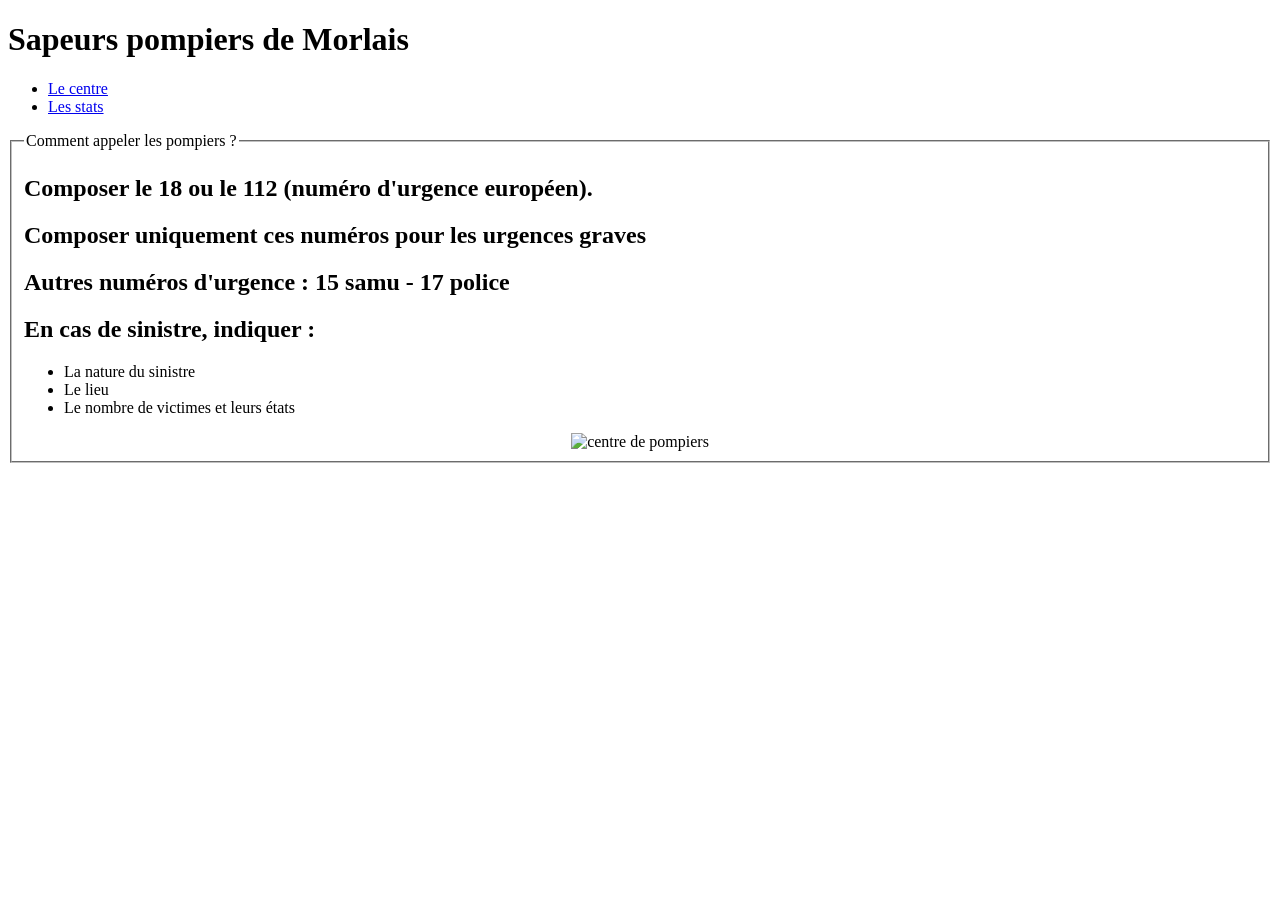
==== index.html @ 9a6ec453 "Add files via upload" ====
<!DOCTYPE html PUBLIC "-//W3C//DTD XHTML 1.0 Strict//EN" "http://www.w3.org/TR/xhtml1/DTD/xhtml1-strict.dtd">
<html lang="fr">
<head>
	<title>Stage officiel des pompiers de Morlais</title>
	<meta http-equiv="Content-Type" content="text/html; charset=utf-8" />
	<link href="style.css" rel="stylesheet" type="text/css"/>
</head>
<body>
	<div id="menu">
		<h1>Sapeurs pompiers de Morlais</h1>
		<ul>
			<li><a href="./pages/centre.html">Le centre</a></li>
			<li><a href="./pages/stats.html">Les stats </a></li>
		</ul>
	</div>
	
	<div id="centre">
		<fieldset>
		<legend>Comment appeler les pompiers ?</legend>
		<h2>Composer le 18 ou le 112 (numéro d'urgence européen).</h2>
		<h2>Composer uniquement ces numéros pour les urgences graves</h2>
		<h2>Autres numéros d'urgence : 15 samu - 17 police</h2>
		<h2>En cas de sinistre, indiquer :</h2>
		<ul>
			<li class="cligno">La nature du sinistre</li>
			<li class="cligno">Le lieu</li>
			<li class="cligno">Le nombre de victimes et leurs états</li>
		</ul>
		<center>
		<!--photographie du centre du secours -->
		<img src=".\photos\centre.jpg" alt="centre de pompiers" />  
		</center>
		</fieldset>
	</div>
</body>
</html>
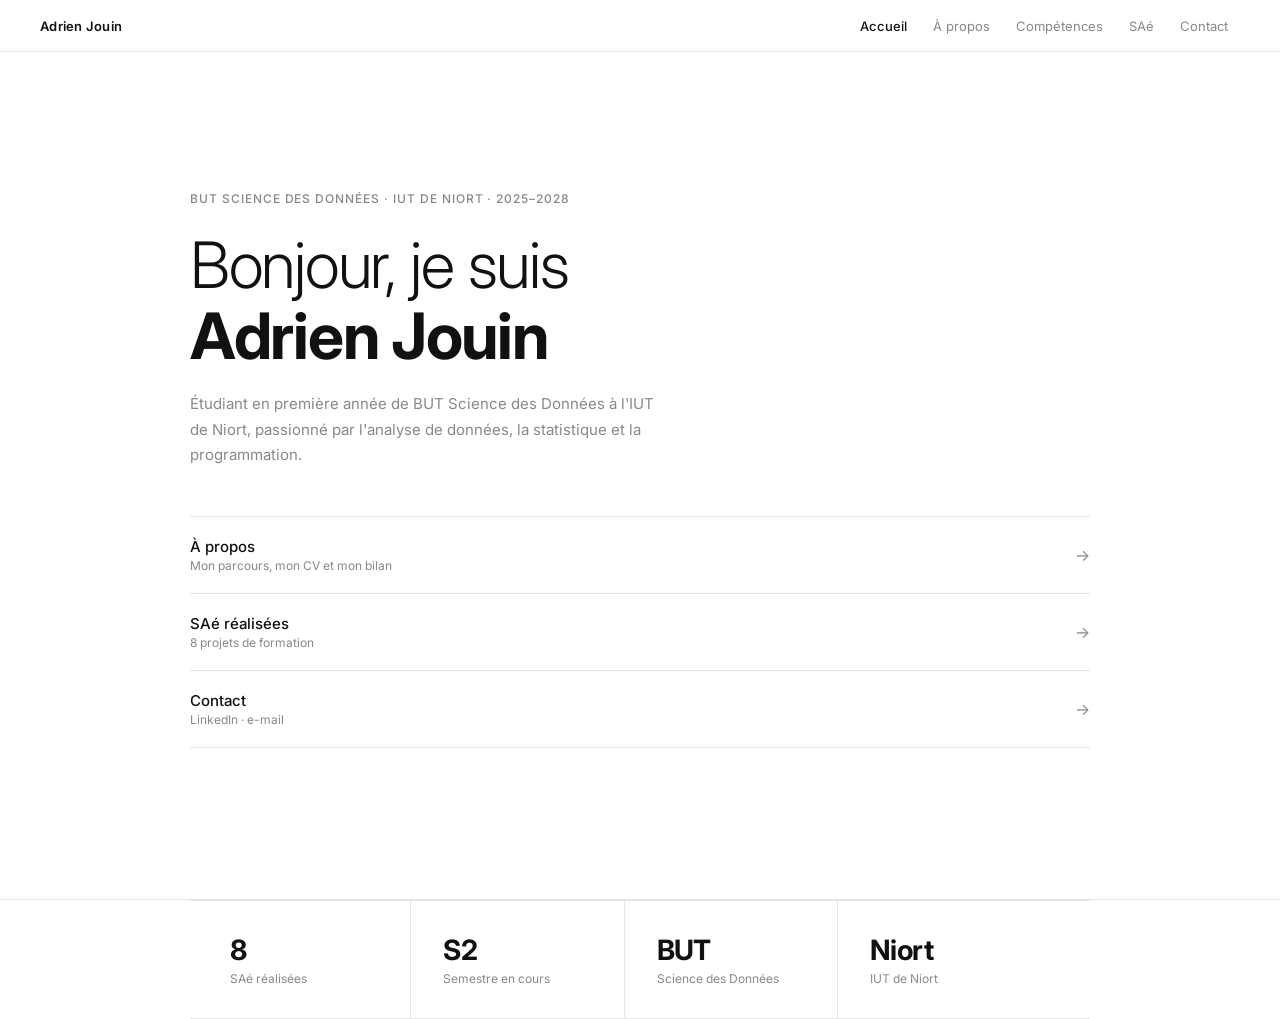
==== commit 9fcb9cd6: "Add files via upload" ====
--- a/index.html
+++ b/index.html
@@ -1,36 +1,113 @@
-<!DOCTYPE html PUBLIC "-//W3C//DTD XHTML 1.0 Strict//EN" "http://www.w3.org/TR/xhtml1/DTD/xhtml1-strict.dtd">
-<html lang="fr">
-<head>
-	<title>Stage officiel des pompiers de Morlais</title>
-	<meta http-equiv="Content-Type" content="text/html; charset=utf-8" />
-	<link href="style.css" rel="stylesheet" type="text/css"/>
-</head>
-<body>
-	<div id="menu">
-		<h1>Sapeurs pompiers de Morlais</h1>
-		<ul>
-			<li><a href="./pages/centre.html">Le centre</a></li>
-			<li><a href="./pages/stats.html">Les stats </a></li>
-		</ul>
-	</div>
-	
-	<div id="centre">
-		<fieldset>
-		<legend>Comment appeler les pompiers ?</legend>
-		<h2>Composer le 18 ou le 112 (numéro d'urgence européen).</h2>
-		<h2>Composer uniquement ces numéros pour les urgences graves</h2>
-		<h2>Autres numéros d'urgence : 15 samu - 17 police</h2>
-		<h2>En cas de sinistre, indiquer :</h2>
-		<ul>
-			<li class="cligno">La nature du sinistre</li>
-			<li class="cligno">Le lieu</li>
-			<li class="cligno">Le nombre de victimes et leurs états</li>
-		</ul>
-		<center>
-		<!--photographie du centre du secours -->
-		<img src=".\photos\centre.jpg" alt="centre de pompiers" />  
-		</center>
-		</fieldset>
-	</div>
-</body>
-</html>+<!DOCTYPE html>
+<html lang="fr">
+<head>
+<meta charset="UTF-8">
+<meta name="viewport" content="width=device-width, initial-scale=1.0">
+<title>Portfolio · Adrien Jouin</title>
+<link rel="stylesheet" href="style.css">
+<style>
+.hero {
+  min-height: 100vh;
+  display: flex; flex-direction: column; justify-content: center;
+  padding: 100px 40px 60px;
+  border-bottom: 1px solid var(--border);
+}
+.hero-inner { max-width: 900px; margin: 0 auto; width: 100%; }
+.hero-label {
+  font-size: 12px; font-weight: 500; letter-spacing: 0.08em;
+  text-transform: uppercase; color: var(--muted); margin-bottom: 24px;
+}
+.hero h1 {
+  font-size: clamp(2.4rem, 5vw, 4rem);
+  font-weight: 300; line-height: 1.1; letter-spacing: -0.02em;
+  margin-bottom: 20px; color: var(--text);
+}
+.hero h1 strong { font-weight: 700; }
+.hero-desc {
+  font-size: 15px; line-height: 1.7; color: var(--muted);
+  max-width: 480px; margin-bottom: 48px;
+}
+.nav-list { list-style: none; border-top: 1px solid var(--border); }
+.nav-list li { border-bottom: 1px solid var(--border); }
+.nav-list li a {
+  display: flex; align-items: center; justify-content: space-between;
+  padding: 20px 0; text-decoration: none; color: var(--text);
+  transition: padding-left .2s;
+}
+.nav-list li a:hover { padding-left: 8px; }
+.nl-title { font-size: 15px; font-weight: 500; }
+.nl-sub { font-size: 12px; color: var(--muted); margin-top: 2px; }
+.nl-arrow { color: var(--muted); font-size: 16px; }
+
+.stats-row {
+  display: flex; border-top: 1px solid var(--border); border-bottom: 1px solid var(--border);
+  max-width: 900px; margin: 0 auto; padding: 0 40px;
+}
+.stat-item {
+  flex: 1; padding: 32px 0;
+  border-right: 1px solid var(--border); padding-right: 32px; padding-left: 32px;
+}
+.stat-item:first-child { padding-left: 0; }
+.stat-item:last-child { border-right: none; }
+.stat-num { font-size: 28px; font-weight: 700; letter-spacing: -0.02em; margin-bottom: 4px; }
+.stat-lbl { font-size: 12px; color: var(--muted); }
+
+@media (max-width: 600px) {
+  .hero { padding: 80px 20px 40px; }
+  .stats-row { flex-wrap: wrap; padding: 0 20px; }
+  .stat-item { flex: 1 1 50%; border-right: none; padding: 20px 0; border-bottom: 1px solid var(--border); }
+}
+</style>
+</head>
+<body>
+
+<nav>
+  <a class="nav-logo" href="index.html">Adrien Jouin</a>
+  <ul class="nav-links">
+    <li><a href="index.html" class="active">Accueil</a></li>
+    <li><a href="pages/apropos.html">À propos</a></li>
+    <li><a href="pages/competences.html">Compétences</a></li>
+    <li><a href="pages/saes.html">SAé</a></li>
+    <li><a href="pages/contact.html">Contact</a></li>
+  </ul>
+</nav>
+
+<section class="hero">
+  <div class="hero-inner">
+    <p class="hero-label">BUT Science des Données · IUT de Niort · 2025–2028</p>
+    <h1>Bonjour, je suis<br><strong>Adrien Jouin</strong></h1>
+    <p class="hero-desc">Étudiant en première année de BUT Science des Données à l'IUT de Niort, passionné par l'analyse de données, la statistique et la programmation.</p>
+    <ul class="nav-list">
+      <li>
+        <a href="pages/apropos.html">
+          <div><div class="nl-title">À propos</div><div class="nl-sub">Mon parcours, mon CV et mon bilan</div></div>
+          <span class="nl-arrow">→</span>
+        </a>
+      </li>
+      <li>
+        <a href="pages/saes.html">
+          <div><div class="nl-title">SAé réalisées</div><div class="nl-sub">8 projets de formation</div></div>
+          <span class="nl-arrow">→</span>
+        </a>
+      </li>
+      <li>
+        <a href="pages/contact.html">
+          <div><div class="nl-title">Contact</div><div class="nl-sub">LinkedIn · e-mail</div></div>
+          <span class="nl-arrow">→</span>
+        </a>
+      </li>
+    </ul>
+  </div>
+</section>
+
+<section>
+  <div class="stats-row">
+    <div class="stat-item"><div class="stat-num">8</div><div class="stat-lbl">SAé réalisées</div></div>
+    <div class="stat-item"><div class="stat-num">S2</div><div class="stat-lbl">Semestre en cours</div></div>
+    <div class="stat-item"><div class="stat-num">BUT</div><div class="stat-lbl">Science des Données</div></div>
+    <div class="stat-item"><div class="stat-num">Niort</div><div class="stat-lbl">IUT de Niort</div></div>
+  </div>
+</section>
+
+</body>
+</html>
--- a/style.css
+++ b/style.css
@@ -0,0 +1,43 @@
+@import url('https://fonts.googleapis.com/css2?family=Inter:wght@300;400;500;600;700&display=swap');
+
+:root {
+  --bg: #ffffff;
+  --bg2: #f8f8f8;
+  --border: #e5e5e5;
+  --text: #111111;
+  --muted: #888888;
+  --accent: #111111;
+  --radius: 4px;
+}
+
+*, *::before, *::after { box-sizing: border-box; margin: 0; padding: 0; }
+html { scroll-behavior: smooth; }
+body { font-family: 'Inter', sans-serif; background: var(--bg); color: var(--text); font-size: 14px; }
+
+/* NAV */
+nav {
+  position: fixed; top: 0; left: 0; right: 0; z-index: 200;
+  height: 52px;
+  background: #fff;
+  border-bottom: 1px solid var(--border);
+  display: flex; align-items: center; justify-content: space-between;
+  padding: 0 40px;
+}
+.nav-logo {
+  font-size: 13px; font-weight: 600; letter-spacing: 0.02em;
+  color: var(--text); text-decoration: none;
+}
+.nav-links { display: flex; gap: 2px; list-style: none; }
+.nav-links a {
+  font-size: 13px; font-weight: 400;
+  color: var(--muted); text-decoration: none;
+  padding: 6px 12px; border-radius: var(--radius);
+  transition: color .15s, background .15s;
+}
+.nav-links a:hover { color: var(--text); background: var(--bg2); }
+.nav-links a.active { color: var(--text); font-weight: 500; }
+
+@media (max-width: 700px) {
+  nav { padding: 0 16px; }
+  .nav-links a { padding: 6px 8px; font-size: 12px; }
+}
